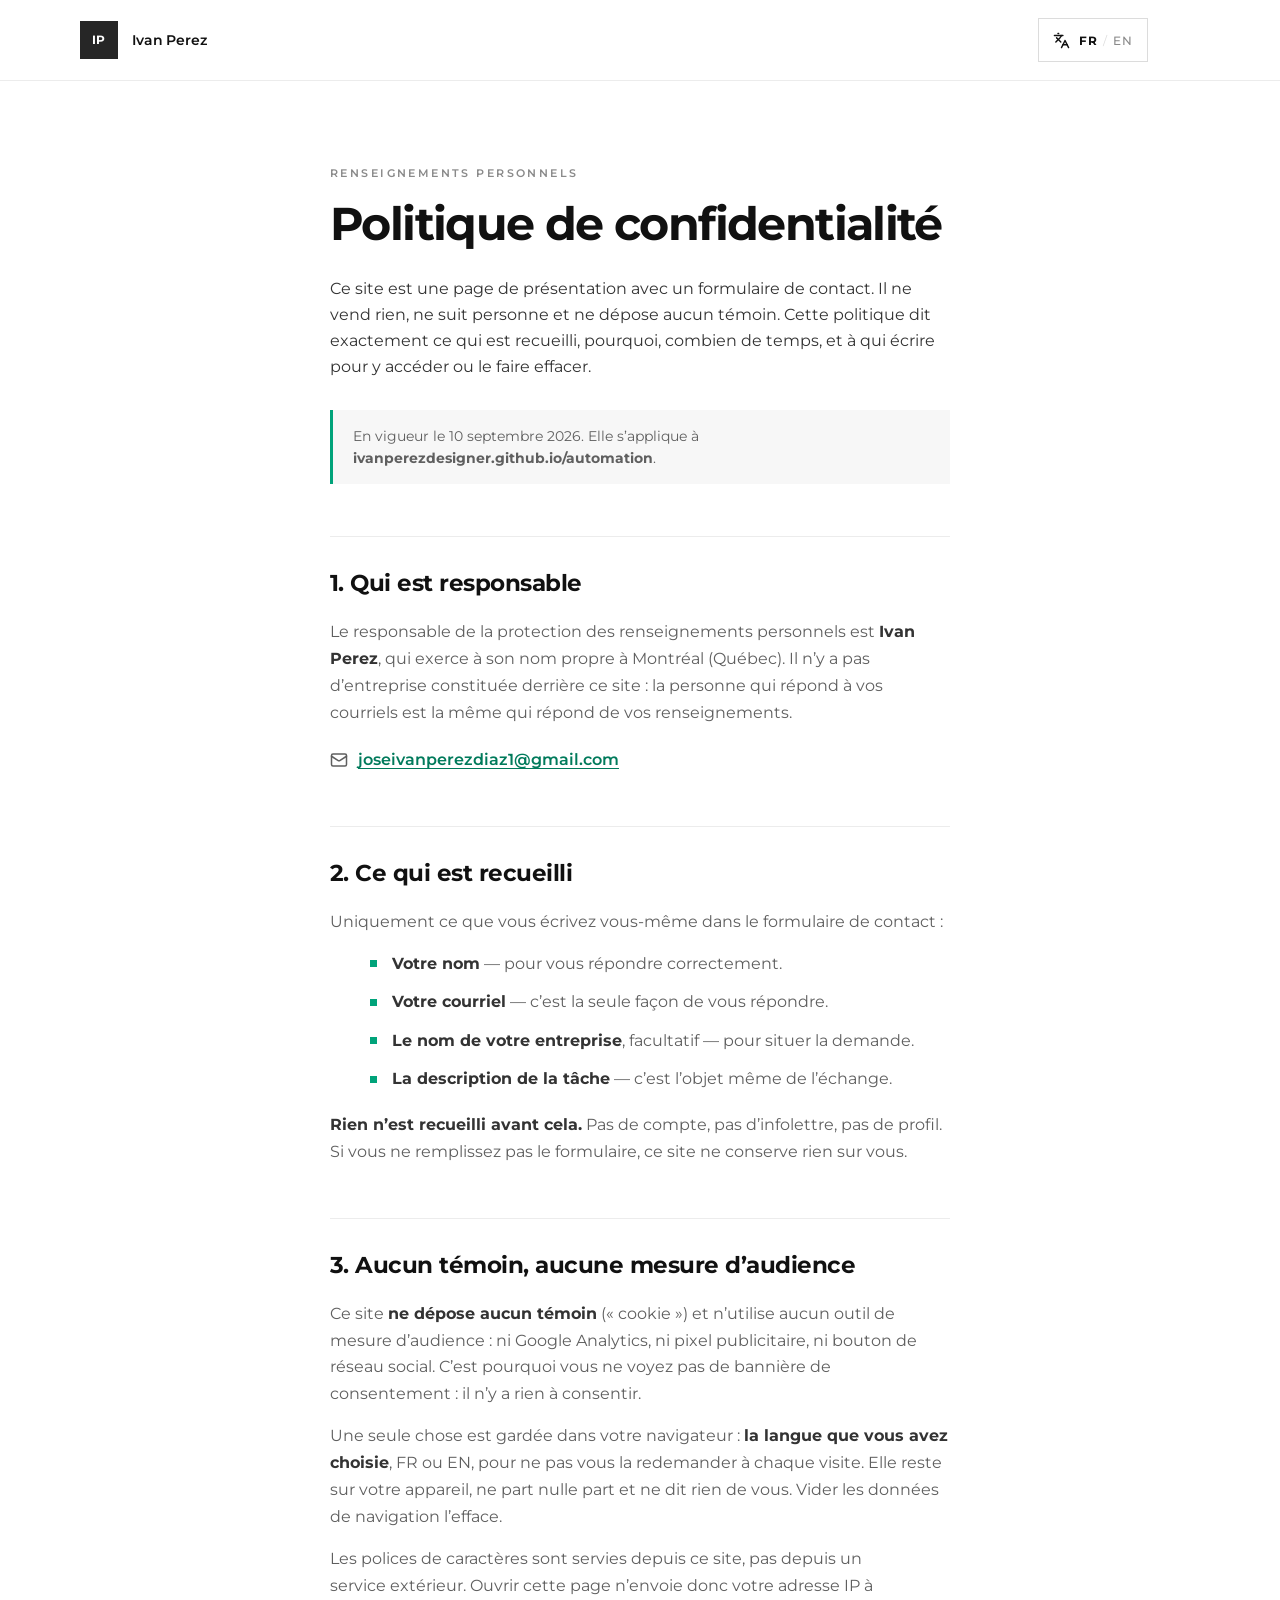
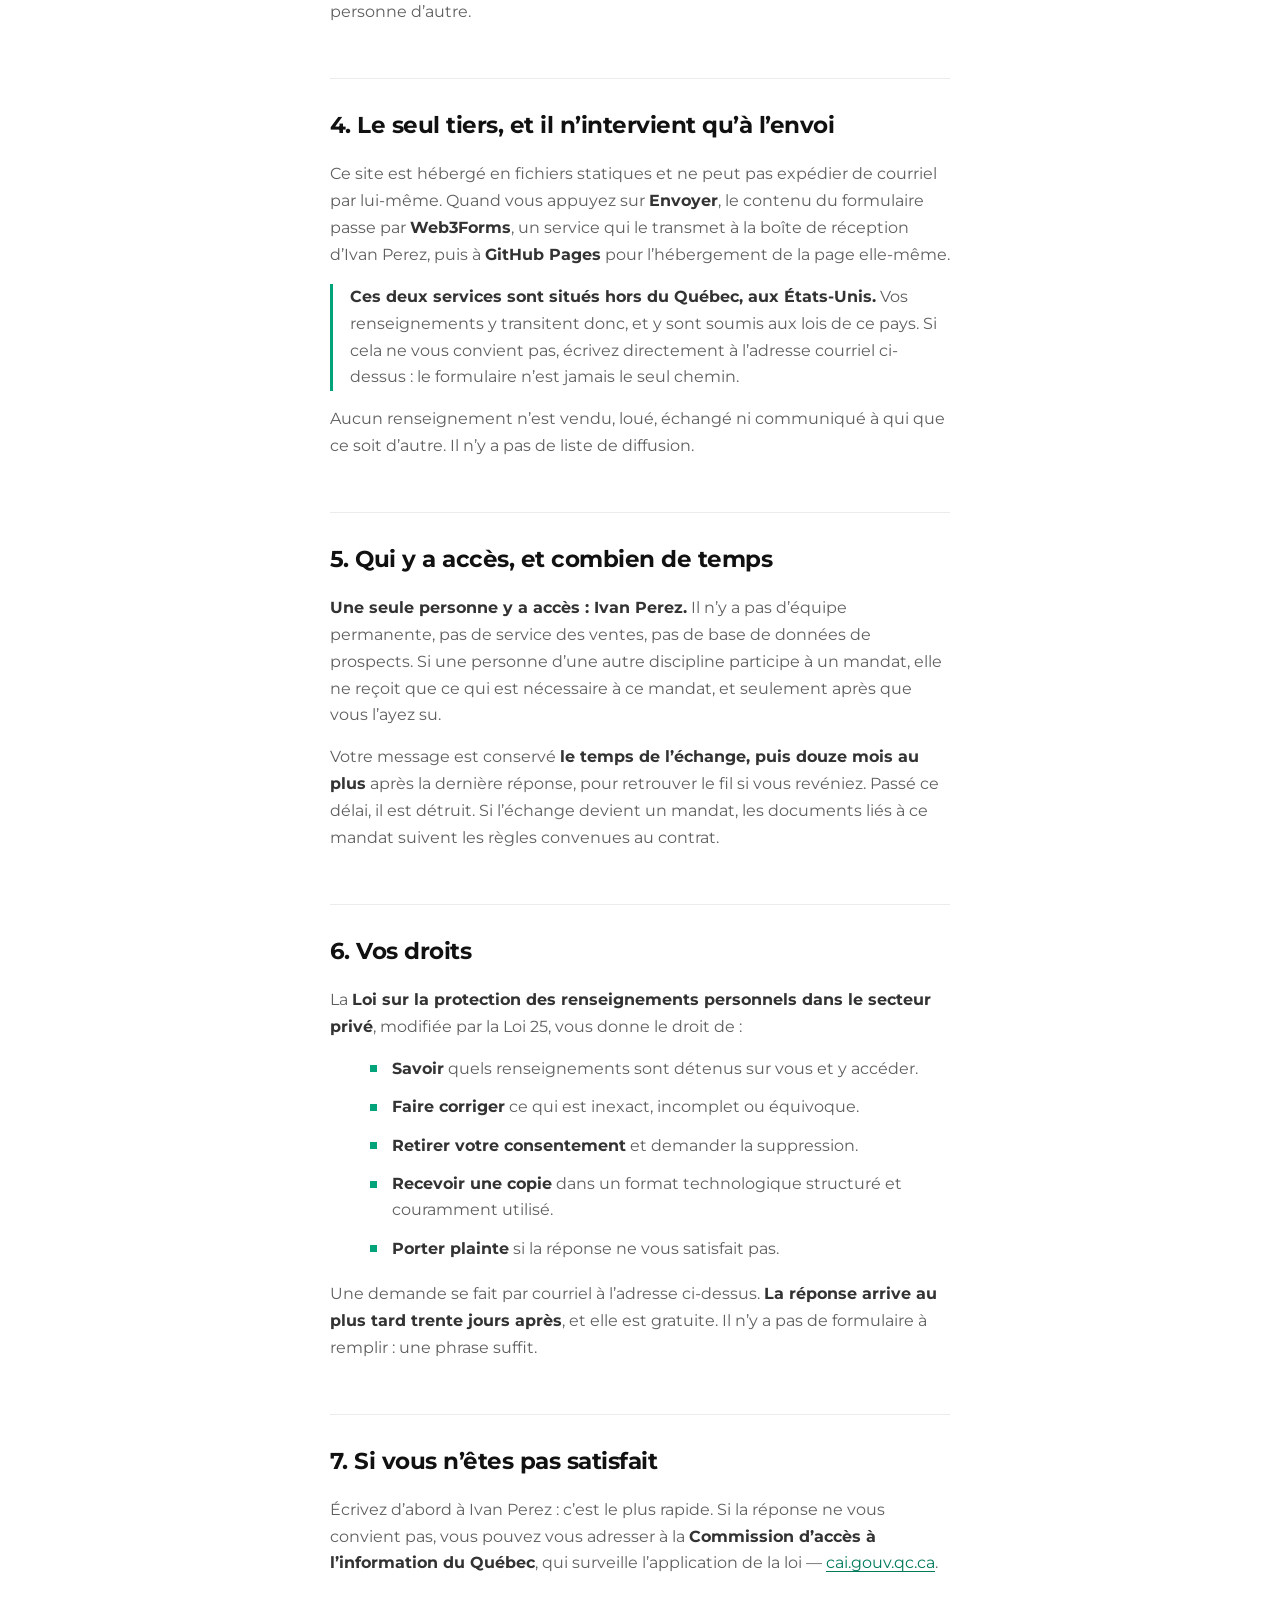
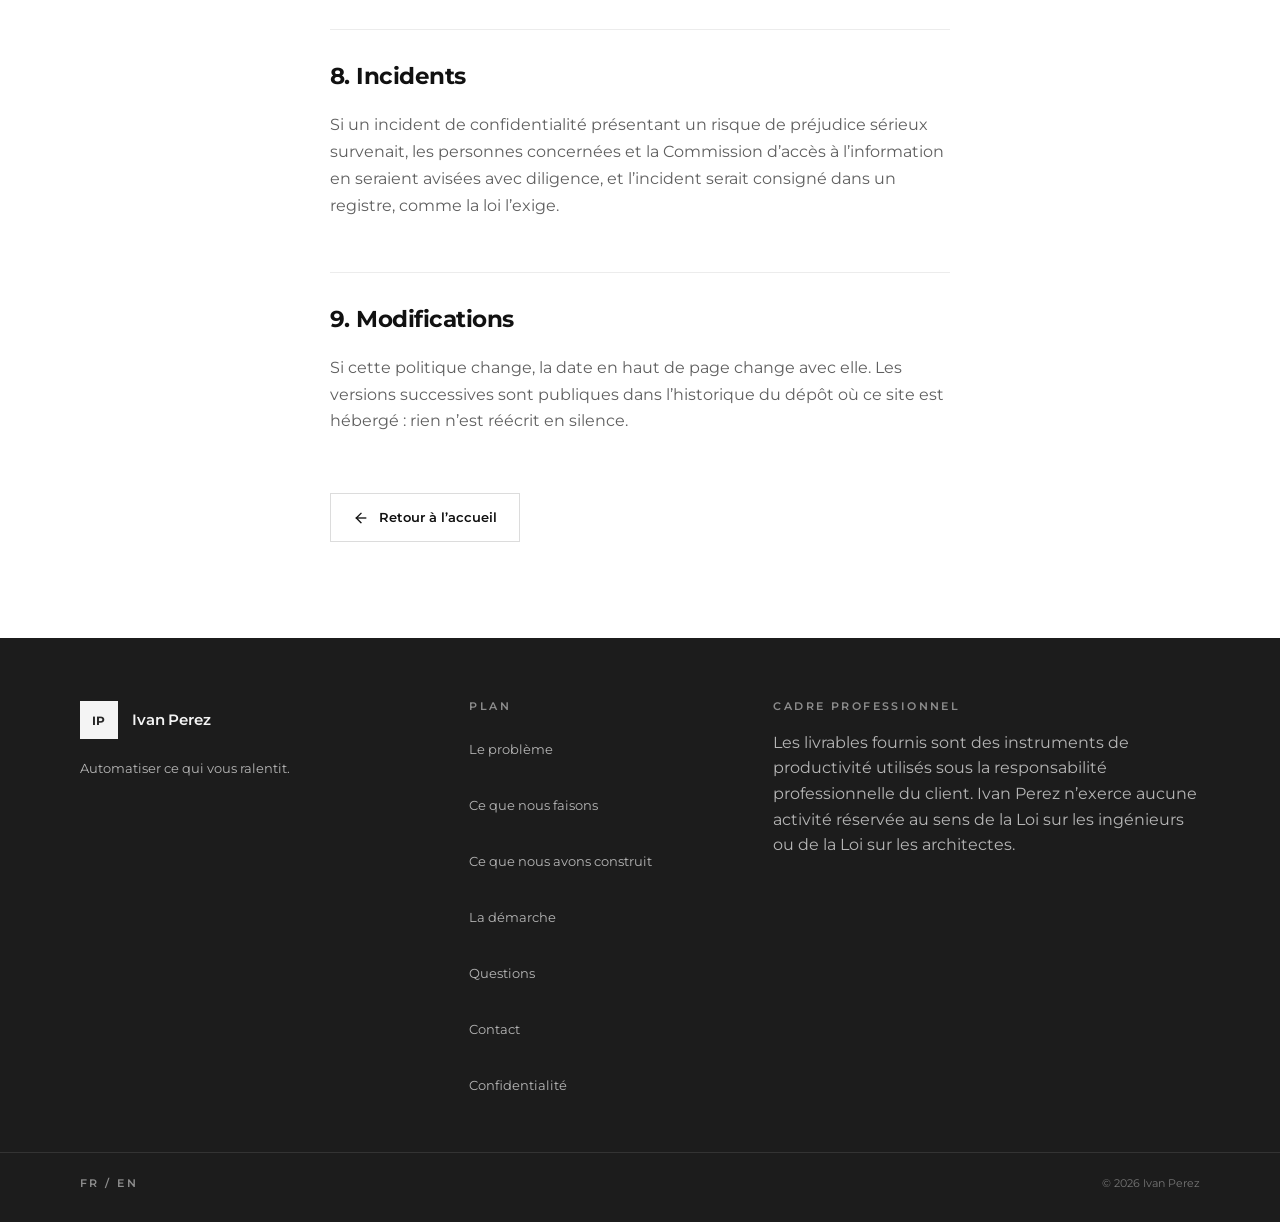
==== politique-confidentialite.html @ e513c622 "Politique de confidentialité, et les polices quittent Google La page n'a jamais posé de témoin: rien" ====
<!doctype html>
<html lang="fr-CA" data-lang="fr">
<head>
<meta charset="utf-8">
<meta name="viewport" content="width=device-width, initial-scale=1">
<title>Politique de confidentialité — Ivan Perez</title>
<meta name="description" content="Ce que ce site recueille, pourquoi, combien de temps, et à qui écrire pour y accéder ou le faire effacer. Loi 25 (Québec). FR/EN.">
<meta name="author" content="Ivan Perez">
<meta name="robots" content="index, follow">
<link rel="stylesheet" href="css/styles.css?v=2026-09-10">
</head>
<body>

<svg class="sprite" aria-hidden="true" focusable="false" xmlns="http://www.w3.org/2000/svg">
  <!-- Lucide icons (ISC licence) -->
  <symbol id="i-arrow-up" viewBox="0 0 24 24"><path d="m5 12 7-7 7 7"/><path d="M12 19V5"/></symbol>
  <symbol id="i-arrow-left" viewBox="0 0 24 24"><path d="M19 12H5"/><path d="m12 19-7-7 7-7"/></symbol>
  <symbol id="i-languages" viewBox="0 0 24 24"><path d="m5 8 6 6"/><path d="m4 14 6-6 2-3"/><path d="M2 5h12"/><path d="M7 2h1"/><path d="m22 22-5-10-5 10"/><path d="M14 18h6"/></symbol>
  <symbol id="i-mail" viewBox="0 0 24 24"><rect width="20" height="16" x="2" y="4" rx="2"/><path d="m22 7-8.97 5.7a1.94 1.94 0 0 1-2.06 0L2 7"/></symbol>
</svg>

<div class="progress" aria-hidden="true"><span class="progress__bar" id="progressBar"></span></div>

<a class="skip" href="#doc"><span lang="fr">Aller au contenu</span><span lang="en">Skip to content</span></a>

<header class="nav" id="nav">
  <div class="nav__inner">
    <a class="nav__brand" href="index.html">
      <span class="mark">IP</span>
      <span class="nav__name">
        <strong>Ivan Perez</strong>
      </span>
    </a>

    <nav class="nav__menu" id="navMenu" aria-label="Navigation">
      <a href="index.html#probleme"><span lang="fr">Le probl&egrave;me</span><span lang="en">The problem</span></a>
      <a href="index.html#faire"><span lang="fr">Ce que nous faisons</span><span lang="en">What we do</span></a>
      <a href="index.html#preuves"><span lang="fr">Ce que nous avons construit</span><span lang="en">What we have built</span></a>
      <a href="index.html#demarche"><span lang="fr">La d&eacute;marche</span><span lang="en">How it works</span></a>
      <a href="index.html#questions"><span lang="fr">Questions</span><span lang="en">Questions</span></a>
      <a class="btn btn--solid nav__cta" href="index.html#contact">
        <span lang="fr">Parlons trente minutes</span><span lang="en">Let&rsquo;s talk for thirty minutes</span>
      </a>
    </nav>

    <div class="nav__tools">
      <button class="lang" id="langToggle" type="button" aria-label="English">
        <svg class="ico" aria-hidden="true"><use href="#i-languages"></use></svg>
        <span class="lang__pair"><b>FR</b><i>/</i><s>EN</s></span>
      </button>
      <button class="nav__toggle" id="navToggle" aria-expanded="false" aria-controls="navMenu" aria-label="Menu">
        <span></span><span></span><span></span>
      </button>
    </div>
  </div>
</header>

<main id="doc" class="legal">
  <div class="wrap legal__wrap">

    <p class="eyebrow"><span lang="fr">Renseignements personnels</span><span lang="en">Personal information</span></p>
    <h1 lang="fr">Politique de confidentialit&eacute;</h1>
    <h1 lang="en">Privacy policy</h1>

    <p class="lead" lang="fr">Ce site est une page de pr&eacute;sentation avec un formulaire de contact. Il ne vend rien, ne suit personne et ne d&eacute;pose aucun t&eacute;moin. Cette politique dit exactement ce qui est recueilli, pourquoi, combien de temps, et &agrave; qui &eacute;crire pour y acc&eacute;der ou le faire effacer.</p>
    <p class="lead" lang="en">This site is a presentation page with a contact form. It sells nothing, tracks nobody and sets no cookies. This policy says exactly what is collected, why, for how long, and whom to write to in order to see it or have it erased.</p>

    <p class="legal__date">
      <span lang="fr">En vigueur le 10 septembre 2026. Elle s&rsquo;applique &agrave; <b>ivanperezdesigner.github.io/automation</b>.</span>
      <span lang="en">In effect on 10 September 2026. It applies to <b>ivanperezdesigner.github.io/automation</b>.</span>
    </p>

    <!-- ------------------------------------------------------------ 1 -->
    <section class="legal__block">
      <h2 lang="fr">1. Qui est responsable</h2>
      <h2 lang="en">1. Who is responsible</h2>

      <p lang="fr">Le responsable de la protection des renseignements personnels est <b>Ivan Perez</b>, qui exerce &agrave; son nom propre &agrave; Montr&eacute;al (Qu&eacute;bec). Il n&rsquo;y a pas d&rsquo;entreprise constitu&eacute;e derri&egrave;re ce site&nbsp;: la personne qui r&eacute;pond &agrave; vos courriels est la m&ecirc;me qui r&eacute;pond de vos renseignements.</p>
      <p lang="en">The person responsible for the protection of personal information is <b>Ivan Perez</b>, working under his own name in Montr&eacute;al, Qu&eacute;bec. There is no incorporated company behind this site: the person who answers your emails is the same one accountable for your information.</p>

      <p class="legal__mail">
        <svg class="ico" aria-hidden="true"><use href="#i-mail"></use></svg>
        <a href="mailto:joseivanperezdiaz1@gmail.com">joseivanperezdiaz1@gmail.com</a>
      </p>
    </section>

    <!-- ------------------------------------------------------------ 2 -->
    <section class="legal__block">
      <h2 lang="fr">2. Ce qui est recueilli</h2>
      <h2 lang="en">2. What is collected</h2>

      <p lang="fr">Uniquement ce que vous &eacute;crivez vous-m&ecirc;me dans le formulaire de contact&nbsp;:</p>
      <p lang="en">Only what you type into the contact form yourself:</p>

      <ul class="legal__list">
        <li><span lang="fr"><b>Votre nom</b> &mdash; pour vous r&eacute;pondre correctement.</span><span lang="en"><b>Your name</b> &mdash; so we can address you properly.</span></li>
        <li><span lang="fr"><b>Votre courriel</b> &mdash; c&rsquo;est la seule fa&ccedil;on de vous r&eacute;pondre.</span><span lang="en"><b>Your email</b> &mdash; the only way to reply to you.</span></li>
        <li><span lang="fr"><b>Le nom de votre entreprise</b>, facultatif &mdash; pour situer la demande.</span><span lang="en"><b>Your company name</b>, optional &mdash; to place the request in context.</span></li>
        <li><span lang="fr"><b>La description de la t&acirc;che</b> &mdash; c&rsquo;est l&rsquo;objet m&ecirc;me de l&rsquo;&eacute;change.</span><span lang="en"><b>The task you describe</b> &mdash; that is the subject of the exchange itself.</span></li>
      </ul>

      <p lang="fr"><b>Rien n&rsquo;est recueilli avant cela.</b> Pas de compte, pas d&rsquo;infolettre, pas de profil. Si vous ne remplissez pas le formulaire, ce site ne conserve rien sur vous.</p>
      <p lang="en"><b>Nothing is collected before that.</b> No account, no newsletter, no profile. If you do not fill in the form, this site keeps nothing about you.</p>
    </section>

    <!-- ------------------------------------------------------------ 3 -->
    <section class="legal__block">
      <h2 lang="fr">3. Aucun t&eacute;moin, aucune mesure d&rsquo;audience</h2>
      <h2 lang="en">3. No cookies, no analytics</h2>

      <p lang="fr">Ce site <b>ne d&eacute;pose aucun t&eacute;moin</b> (&laquo;&nbsp;cookie&nbsp;&raquo;) et n&rsquo;utilise aucun outil de mesure d&rsquo;audience&nbsp;: ni Google Analytics, ni pixel publicitaire, ni bouton de r&eacute;seau social. C&rsquo;est pourquoi vous ne voyez pas de banni&egrave;re de consentement&nbsp;: il n&rsquo;y a rien &agrave; consentir.</p>
      <p lang="en">This site <b>sets no cookies</b> and uses no analytics: no Google Analytics, no advertising pixel, no social network button. That is why you see no consent banner: there is nothing to consent to.</p>

      <p lang="fr">Une seule chose est gard&eacute;e dans votre navigateur&nbsp;: <b>la langue que vous avez choisie</b>, FR ou EN, pour ne pas vous la redemander &agrave; chaque visite. Elle reste sur votre appareil, ne part nulle part et ne dit rien de vous. Vider les donn&eacute;es de navigation l&rsquo;efface.</p>
      <p lang="en">One single thing is kept in your browser: <b>the language you picked</b>, FR or EN, so you are not asked again on every visit. It stays on your device, goes nowhere and says nothing about you. Clearing your browsing data removes it.</p>

      <p lang="fr">Les polices de caract&egrave;res sont servies depuis ce site, pas depuis un service ext&eacute;rieur. Ouvrir cette page n&rsquo;envoie donc votre adresse IP &agrave; personne d&rsquo;autre.</p>
      <p lang="en">The typefaces are served from this site, not from an outside service. Opening this page therefore sends your IP address to nobody else.</p>
    </section>

    <!-- ------------------------------------------------------------ 4 -->
    <section class="legal__block">
      <h2 lang="fr">4. Le seul tiers, et il n&rsquo;intervient qu&rsquo;&agrave; l&rsquo;envoi</h2>
      <h2 lang="en">4. The only third party, and only when you send</h2>

      <p lang="fr">Ce site est h&eacute;berg&eacute; en fichiers statiques et ne peut pas exp&eacute;dier de courriel par lui-m&ecirc;me. Quand vous appuyez sur <b>Envoyer</b>, le contenu du formulaire passe par <b>Web3Forms</b>, un service qui le transmet &agrave; la bo&icirc;te de r&eacute;ception d&rsquo;Ivan Perez, puis &agrave; <b>GitHub Pages</b> pour l&rsquo;h&eacute;bergement de la page elle-m&ecirc;me.</p>
      <p lang="en">This site is hosted as static files and cannot send mail on its own. When you press <b>Send</b>, the contents of the form pass through <b>Web3Forms</b>, a service that forwards them to Ivan Perez&rsquo;s inbox, and through <b>GitHub Pages</b> for the hosting of the page itself.</p>

      <p class="legal__flag" lang="fr"><b>Ces deux services sont situ&eacute;s hors du Qu&eacute;bec, aux &Eacute;tats-Unis.</b> Vos renseignements y transitent donc, et y sont soumis aux lois de ce pays. Si cela ne vous convient pas, &eacute;crivez directement &agrave; l&rsquo;adresse courriel ci-dessus&nbsp;: le formulaire n&rsquo;est jamais le seul chemin.</p>
      <p class="legal__flag" lang="en"><b>Both services are located outside Qu&eacute;bec, in the United States.</b> Your information therefore passes through them and is subject to that country&rsquo;s laws. If that does not suit you, write straight to the email address above: the form is never the only route.</p>

      <p lang="fr">Aucun renseignement n&rsquo;est vendu, lou&eacute;, &eacute;chang&eacute; ni communiqu&eacute; &agrave; qui que ce soit d&rsquo;autre. Il n&rsquo;y a pas de liste de diffusion.</p>
      <p lang="en">No information is sold, rented, traded or passed to anybody else. There is no mailing list.</p>
    </section>

    <!-- ------------------------------------------------------------ 5 -->
    <section class="legal__block">
      <h2 lang="fr">5. Qui y a acc&egrave;s, et combien de temps</h2>
      <h2 lang="en">5. Who has access, and for how long</h2>

      <p lang="fr"><b>Une seule personne y a acc&egrave;s&nbsp;: Ivan Perez.</b> Il n&rsquo;y a pas d&rsquo;&eacute;quipe permanente, pas de service des ventes, pas de base de donn&eacute;es de prospects. Si une personne d&rsquo;une autre discipline participe &agrave; un mandat, elle ne re&ccedil;oit que ce qui est n&eacute;cessaire &agrave; ce mandat, et seulement apr&egrave;s que vous l&rsquo;ayez su.</p>
      <p lang="en"><b>One person has access: Ivan Perez.</b> There is no standing team, no sales department, no prospect database. If someone from another discipline takes part in an engagement, they receive only what that engagement requires, and only after you have been told.</p>

      <p lang="fr">Votre message est conserv&eacute; <b>le temps de l&rsquo;&eacute;change, puis douze mois au plus</b> apr&egrave;s la derni&egrave;re r&eacute;ponse, pour retrouver le fil si vous rev&eacute;niez. Pass&eacute; ce d&eacute;lai, il est d&eacute;truit. Si l&rsquo;&eacute;change devient un mandat, les documents li&eacute;s &agrave; ce mandat suivent les r&egrave;gles convenues au contrat.</p>
      <p lang="en">Your message is kept <b>for as long as the exchange lasts, then at most twelve months</b> after the last reply, so the thread can be found again if you come back. After that it is destroyed. If the exchange becomes an engagement, documents tied to it follow the rules agreed in the contract.</p>
    </section>

    <!-- ------------------------------------------------------------ 6 -->
    <section class="legal__block">
      <h2 lang="fr">6. Vos droits</h2>
      <h2 lang="en">6. Your rights</h2>

      <p lang="fr">La <b>Loi sur la protection des renseignements personnels dans le secteur priv&eacute;</b>, modifi&eacute;e par la Loi 25, vous donne le droit de&nbsp;:</p>
      <p lang="en">Quebec&rsquo;s <b>Act respecting the protection of personal information in the private sector</b>, as amended by Law 25, gives you the right to:</p>

      <ul class="legal__list">
        <li><span lang="fr"><b>Savoir</b> quels renseignements sont d&eacute;tenus sur vous et y acc&eacute;der.</span><span lang="en"><b>Know</b> what information is held about you and see it.</span></li>
        <li><span lang="fr"><b>Faire corriger</b> ce qui est inexact, incomplet ou &eacute;quivoque.</span><span lang="en"><b>Have corrected</b> anything inaccurate, incomplete or ambiguous.</span></li>
        <li><span lang="fr"><b>Retirer votre consentement</b> et demander la suppression.</span><span lang="en"><b>Withdraw your consent</b> and ask for deletion.</span></li>
        <li><span lang="fr"><b>Recevoir une copie</b> dans un format technologique structur&eacute; et couramment utilis&eacute;.</span><span lang="en"><b>Receive a copy</b> in a structured, commonly used technological format.</span></li>
        <li><span lang="fr"><b>Porter plainte</b> si la r&eacute;ponse ne vous satisfait pas.</span><span lang="en"><b>Complain</b> if the answer does not satisfy you.</span></li>
      </ul>

      <p lang="fr">Une demande se fait par courriel &agrave; l&rsquo;adresse ci-dessus. <b>La r&eacute;ponse arrive au plus tard trente jours apr&egrave;s</b>, et elle est gratuite. Il n&rsquo;y a pas de formulaire &agrave; remplir&nbsp;: une phrase suffit.</p>
      <p lang="en">A request is made by email to the address above. <b>The answer comes within thirty days at the latest</b>, and it is free. There is no form to fill in: one sentence is enough.</p>
    </section>

    <!-- ------------------------------------------------------------ 7 -->
    <section class="legal__block">
      <h2 lang="fr">7. Si vous n&rsquo;&ecirc;tes pas satisfait</h2>
      <h2 lang="en">7. If you are not satisfied</h2>

      <p lang="fr">&Eacute;crivez d&rsquo;abord &agrave; Ivan Perez&nbsp;: c&rsquo;est le plus rapide. Si la r&eacute;ponse ne vous convient pas, vous pouvez vous adresser &agrave; la <b>Commission d&rsquo;acc&egrave;s &agrave; l&rsquo;information du Qu&eacute;bec</b>, qui surveille l&rsquo;application de la loi &mdash; <a href="https://www.cai.gouv.qc.ca" rel="noopener">cai.gouv.qc.ca</a>.</p>
      <p lang="en">Write to Ivan Perez first: it is the fastest route. If the answer does not suit you, you may take the matter to the <b>Commission d&rsquo;acc&egrave;s &agrave; l&rsquo;information du Qu&eacute;bec</b>, which oversees the application of the law &mdash; <a href="https://www.cai.gouv.qc.ca" rel="noopener">cai.gouv.qc.ca</a>.</p>
    </section>

    <!-- ------------------------------------------------------------ 8 -->
    <section class="legal__block">
      <h2 lang="fr">8. Incidents</h2>
      <h2 lang="en">8. Incidents</h2>

      <p lang="fr">Si un incident de confidentialit&eacute; pr&eacute;sentant un risque de pr&eacute;judice s&eacute;rieux survenait, les personnes concern&eacute;es et la Commission d&rsquo;acc&egrave;s &agrave; l&rsquo;information en seraient avis&eacute;es avec diligence, et l&rsquo;incident serait consign&eacute; dans un registre, comme la loi l&rsquo;exige.</p>
      <p lang="en">Should a confidentiality incident presenting a risk of serious injury occur, the people concerned and the Commission d&rsquo;acc&egrave;s &agrave; l&rsquo;information would be notified promptly, and the incident recorded in a register, as the law requires.</p>
    </section>

    <!-- ------------------------------------------------------------ 9 -->
    <section class="legal__block">
      <h2 lang="fr">9. Modifications</h2>
      <h2 lang="en">9. Changes</h2>

      <p lang="fr">Si cette politique change, la date en haut de page change avec elle. Les versions successives sont publiques dans l&rsquo;historique du d&eacute;p&ocirc;t o&ugrave; ce site est h&eacute;berg&eacute;&nbsp;: rien n&rsquo;est r&eacute;&eacute;crit en silence.</p>
      <p lang="en">If this policy changes, the date at the top changes with it. Successive versions are public in the history of the repository this site is hosted from: nothing is rewritten quietly.</p>
    </section>

    <p class="legal__back">
      <a class="btn btn--ghost" href="index.html">
        <svg class="ico" aria-hidden="true"><use href="#i-arrow-left"></use></svg>
        <span lang="fr">Retour &agrave; l&rsquo;accueil</span><span lang="en">Back to the home page</span>
      </a>
    </p>

  </div>
</main>

<footer class="foot">
  <div class="wrap foot__grid">
    <div class="foot__brand">
      <a class="nav__brand" href="index.html"><span class="mark mark--light">IP</span><span class="nav__name"><strong>Ivan Perez</strong></span></a>
      <p lang="fr">Automatiser ce qui vous ralentit.</p>
      <p lang="en">Automating what slows you down.</p>
    </div>
    <nav class="foot__nav" aria-label="Plan">
      <p class="eyebrow eyebrow--dark"><span lang="fr">Plan</span><span lang="en">Sitemap</span></p>
      <a href="index.html#probleme"><span lang="fr">Le probl&egrave;me</span><span lang="en">The problem</span></a>
      <a href="index.html#faire"><span lang="fr">Ce que nous faisons</span><span lang="en">What we do</span></a>
      <a href="index.html#preuves"><span lang="fr">Ce que nous avons construit</span><span lang="en">What we have built</span></a>
      <a href="index.html#demarche"><span lang="fr">La d&eacute;marche</span><span lang="en">How it works</span></a>
      <a href="index.html#questions"><span lang="fr">Questions</span><span lang="en">Questions</span></a>
      <a href="index.html#contact"><span lang="fr">Contact</span><span lang="en">Contact</span></a>
      <a href="politique-confidentialite.html"><span lang="fr">Confidentialit&eacute;</span><span lang="en">Privacy</span></a>
    </nav>
    <div class="foot__legal">
      <p class="eyebrow eyebrow--dark"><span lang="fr">Cadre professionnel</span><span lang="en">Professional framework</span></p>
      <p lang="fr">Les livrables fournis sont des instruments de productivit&eacute; utilis&eacute;s sous la responsabilit&eacute; professionnelle du client. Ivan Perez n&rsquo;exerce aucune activit&eacute; r&eacute;serv&eacute;e au sens de la Loi sur les ing&eacute;nieurs ou de la Loi sur les architectes.</p>
      <p lang="en">The deliverables provided are productivity instruments, used under the client&rsquo;s own professional responsibility. Ivan Perez performs no activity reserved under the Engineers Act or the Architects Act.</p>
    </div>
  </div>
  <div class="wrap foot__bar">
    <p class="eyebrow eyebrow--dark">FR / EN</p>
    <p>&copy; <span id="year">2026</span> Ivan Perez</p>
  </div>
</footer>

<button class="totop" id="toTop" type="button" aria-label="Top">
  <svg class="ico" aria-hidden="true"><use href="#i-arrow-up"></use></svg>
</button>

<script src="js/main.js?v=2026-09-10"></script>
</body>
</html>
---- css/styles.css ----
/* Montserrat, served from this repository so that no visitor's address
   reaches a third party before they have asked for anything. One variable
   file per subset covers 400 to 700 - Google's four weights were the same
   bytes. Licence SIL OFL 1.1, which allows this. */
@font-face {
  font-family: 'Montserrat';
  font-style: normal;
  font-weight: 400 700;
  font-display: swap;
  src: url('../fonts/montserrat-latin-ext.woff2') format('woff2');
  unicode-range: U+0100-02BA, U+02BD-02C5, U+02C7-02CC, U+02CE-02D7, U+02DD-02FF, U+0304, U+0308, U+0329, U+1D00-1DBF, U+1E00-1E9F, U+1EF2-1EFF, U+2020, U+20A0-20AB, U+20AD-20C0, U+2113, U+2C60-2C7F, U+A720-A7FF;
}
@font-face {
  font-family: 'Montserrat';
  font-style: normal;
  font-weight: 400 700;
  font-display: swap;
  src: url('../fonts/montserrat-latin.woff2') format('woff2');
  unicode-range: U+0000-00FF, U+0131, U+0152-0153, U+02BB-02BC, U+02C6, U+02DA, U+02DC, U+0304, U+0308, U+0329, U+2000-206F, U+20AC, U+2122, U+2191, U+2193, U+2212, U+2215, U+FEFF, U+FFFD;
}

/* ==========================================================================
   Ivan Perez - landing page
   Palette and type follow presentation/ and prospection/:
   ink #111111, graphite #262626, accent #00a37a (#35d6a4 on graphite),
   Montserrat 400/500/600/700.

   The accent has one job on this page: the active, current or affirmative
   state, plus the rules over the proof figures. It is never decoration.
   ========================================================================== */

:root {
  --ink: #111111;
  --graphite: #262626;
  --graphite-deep: #1c1c1c;
  --accent: #00a37a;
  --accent-dark: #007a5b;
  --accent-light: #35d6a4;
  --paper: #ffffff;
  --paper-soft: #f7f7f7;
  --paper-mute: #f4f4f4;
  --line: #dcdcdc;
  --line-soft: #ececec;
  --line-dark: #464646;
  --text: #333333;
  --text-soft: #5f5f5f;
  --text-mute: #6b6b6b;
  --text-faint: #8a8a8a;
  --text-dark: #b6b6b6;
  --text-dark-mute: #8d8d8d;

  --gutter: 80px;
  --maxw: 1440px;
  --ease: cubic-bezier(0.22, 0.61, 0.36, 1);
  --ease-out: cubic-bezier(0.16, 1, 0.3, 1);
}

*, *::before, *::after { box-sizing: border-box; }

html { scroll-behavior: smooth; }

[id] { scroll-margin-top: 96px; }

body {
  margin: 0;
  background: var(--paper);
  color: var(--ink);
  font-family: 'Montserrat', 'Segoe UI', Arial, sans-serif;
  font-size: 16px;
  line-height: 1.6;
  -webkit-font-smoothing: antialiased;
}

img { max-width: 100%; display: block; }

a { color: var(--accent); text-decoration: none; transition: color 160ms var(--ease); }
a:hover { color: var(--accent-dark); }

:focus-visible { outline: 2px solid var(--accent); outline-offset: 3px; }

h1, h2, h3 { margin: 0; font-weight: 700; text-wrap: balance; }
h1 {
  font-size: clamp(36px, 4.4vw, 64px);
  line-height: 1.3; letter-spacing: -0.042em;
}
h2 {
  font-size: clamp(31px, 3.6vw, 52px);
  line-height: 1.16; letter-spacing: -0.038em;
}
h2:has(.boxed) { line-height: 1.42; }
h3 { font-size: clamp(20px, 1.6vw, 25px); letter-spacing: -0.024em; line-height: 1.28; }
p { margin: 0; text-wrap: pretty; }

.wrap { max-width: var(--maxw); margin: 0 auto; padding: 0 var(--gutter); }

.skip {
  position: absolute; left: -9999px; top: 0; z-index: 200;
  background: var(--ink); color: #fff; padding: 12px 18px; font-size: 13px; font-weight: 600;
}
.skip:focus { left: 12px; top: 12px; color: #fff; }

/* --------------------------------------------------------------- shared */

/* the eyebrow survives only where it labels something that is not a
   heading: the two footer columns. Above a heading it was noise. */
.eyebrow {
  display: flex; align-items: center; gap: 16px;
  font-size: 11px; font-weight: 600; letter-spacing: 0.22em;
  text-transform: uppercase; color: var(--text-faint);
}
.eyebrow--dark { color: var(--text-dark-mute); }

.rule { display: block; width: 56px; height: 3px; background: var(--accent); flex-shrink: 0; }

.lead { font-size: clamp(16px, 1.2vw, 19px); line-height: 1.62; color: var(--text); }

.boxed {
  display: inline; background: var(--ink); color: #fff; padding: 9px 18px;
  -webkit-box-decoration-break: clone; box-decoration-break: clone;
}
.boxed--light { background: var(--paper-mute); color: var(--ink); }

/* Lucide icons, inlined as a sprite (ISC licence) */
.sprite { position: absolute; width: 0; height: 0; overflow: hidden; }

/* The hidden attribute only carries display:none from the browser sheet, so
   any author rule with a display beats it. Every element toggled with .hidden
   in main.js needs this, and stating it once means the next one cannot be
   forgotten - which is exactly how the confirmation panel shipped visible on
   2026-09-09. */
[hidden] { display: none !important; }
.ico {
  width: 18px; height: 18px; flex-shrink: 0;
  fill: none; stroke: currentColor; stroke-width: 2;
  stroke-linecap: round; stroke-linejoin: round;
}
.ico--accent { stroke: var(--accent); }
.btn .ico { width: 16px; height: 16px; }

/* one language at a time - the toggle flips [data-lang] on <html> */
html[data-lang="fr"] [lang="en"] { display: none !important; }
html[data-lang="en"] [lang="fr"] { display: none !important; }

.mark {
  width: 38px; height: 38px; flex-shrink: 0;
  background: var(--graphite); color: #fff;
  display: flex; align-items: center; justify-content: center;
  font-size: 12px; font-weight: 700; letter-spacing: 0.08em;
}
.mark--light { background: var(--paper-mute); color: var(--graphite); }

.btn {
  display: inline-flex; align-items: center; justify-content: center; gap: 10px;
  padding: 13px 22px; font-size: 13px; font-weight: 600; font-family: inherit;
  border: 1px solid transparent; cursor: pointer;
  transition: background 200ms var(--ease), color 200ms var(--ease),
              border-color 200ms var(--ease), transform 200ms var(--ease),
              box-shadow 200ms var(--ease);
}
.btn svg { width: 15px; height: 15px; fill: none; stroke: currentColor; stroke-width: 2; stroke-linecap: square; }
.btn--lg { padding: 20px 32px; font-size: 15px; }
.btn--block { width: 100%; }
.btn--solid { background: var(--ink); color: #fff; }
.btn--solid:hover {
  background: var(--accent); color: #fff;
  transform: translateY(-3px); box-shadow: 0 12px 26px rgba(0, 122, 91, 0.24);
}
.btn--ghost { border-color: var(--line); color: var(--ink); }
.btn--ghost:hover {
  border-color: var(--ink); color: var(--ink);
  transform: translateY(-3px); box-shadow: 0 12px 26px rgba(17, 17, 17, 0.1);
}
.btn--light { background: var(--paper-mute); color: var(--ink); }
.btn--light:hover {
  background: var(--accent); color: #fff;
  transform: translateY(-3px); box-shadow: 0 12px 26px rgba(0, 0, 0, 0.3);
}
.btn--mini { padding: 8px 14px; font-size: 11px; letter-spacing: 0.08em; text-transform: uppercase;
             background: transparent; color: var(--accent-light); border-color: var(--line-dark); }
.btn--mini:hover { border-color: var(--accent-light); }

/* the arrow leans forward when the button is pressed toward */
.btn--solid:hover .ico, .btn--light:hover .ico { transform: translateX(3px); }
.btn .ico { transition: transform 200ms var(--ease); }

.media { margin: 0; overflow: hidden; background: #e8e8e8; }
.media img { width: 100%; height: 100%; object-fit: cover; }
.media--wide { height: 420px; }
.media--strip { height: 300px; }
.media--strip img, .media--wide img { will-change: transform; }
.media--dark { background: var(--graphite-deep); height: 460px; }
.media--dark img { opacity: 0.86; }
.media--tall { height: 520px; }

.section { padding: 132px 0 0; }
.section--tight { padding-top: 104px; }

.head {
  display: grid; grid-template-columns: 7fr 5fr; gap: 48px; align-items: end;
  border-bottom: 2px solid var(--ink); padding-bottom: 30px;
}
.head__left { display: flex; flex-direction: column; }
.head__right { display: flex; flex-direction: column; color: var(--text-soft); font-size: 16px; }
.head--stack { display: flex; flex-direction: column; align-items: flex-start;
               border-bottom: 0; padding-bottom: 0; }

/* ------------------------------------------------------------------- nav */

.progress { position: fixed; inset: 0 0 auto 0; height: 3px; z-index: 120; background: transparent; }
/* scaled, not widened: this one repaints on every scroll frame */
.progress__bar {
  display: block; height: 100%; width: 100%; background: var(--accent);
  transform: scaleX(0); transform-origin: left;
  transition: transform 90ms linear;
}

.nav {
  position: sticky; top: 0; z-index: 100;
  background: rgba(255, 255, 255, 0.94);
  border-bottom: 1px solid var(--line-soft);
  backdrop-filter: blur(8px);
  transition: box-shadow 220ms var(--ease), padding 220ms var(--ease);
}
.nav.is-stuck { box-shadow: 0 8px 30px rgba(17, 17, 17, 0.07); }
.nav__inner {
  max-width: var(--maxw); margin: 0 auto; padding: 18px var(--gutter);
  display: flex; align-items: center; justify-content: space-between; gap: 28px;
  transition: padding 220ms var(--ease);
}
.nav.is-stuck .nav__inner { padding-top: 12px; padding-bottom: 12px; }

.nav__brand { display: flex; align-items: center; gap: 14px; color: var(--ink); }
.nav__brand:hover { color: var(--ink); }
.nav__name { display: flex; flex-direction: column; line-height: 1.3; }
.nav__name strong { font-size: 14px; font-weight: 600; letter-spacing: -0.01em; }
.nav__menu { display: flex; align-items: center; gap: 22px; }
.nav__menu a { position: relative; font-size: 13px; font-weight: 500; color: var(--text-soft); white-space: nowrap; }
.nav__menu a:not(.nav__cta)::after {
  content: ""; position: absolute; left: 0; right: 0; bottom: -6px; height: 2px;
  background: var(--accent); transform: scaleX(0); transform-origin: left;
  transition: transform 260ms var(--ease);
}
.nav__menu a:hover, .nav__menu a.is-current { color: var(--ink); }
.nav__menu a.is-current::after, .nav__menu a:hover:not(.nav__cta)::after { transform: scaleX(1); }
.nav__cta { color: #fff !important; }

.nav__tools { display: flex; align-items: center; gap: 8px; }

.lang {
  display: inline-flex; align-items: center; gap: 9px; height: 44px; padding: 0 14px;
  background: none; border: 1px solid var(--line); cursor: pointer; font-family: inherit;
  color: var(--ink); transition: border-color 160ms var(--ease), color 160ms var(--ease);
}
.lang:hover { border-color: var(--ink); }
.lang .ico { width: 17px; height: 17px; }
.lang__pair { display: flex; align-items: center; gap: 5px; font-size: 12px; letter-spacing: 0.08em; }
.lang__pair b { font-weight: 700; }
.lang__pair i { font-style: normal; color: var(--line); }
.lang__pair s { text-decoration: none; font-weight: 500; color: var(--text-faint); }

.nav__toggle {
  display: none; width: 44px; height: 44px; background: none; border: 0; cursor: pointer;
  flex-direction: column; justify-content: center; gap: 6px; padding: 0 10px;
}
.nav__toggle span { display: block; height: 2px; background: var(--ink); transition: transform 220ms var(--ease), opacity 180ms var(--ease); }
.nav__toggle[aria-expanded="true"] span:nth-child(1) { transform: translateY(8px) rotate(45deg); }
.nav__toggle[aria-expanded="true"] span:nth-child(2) { opacity: 0; }
.nav__toggle[aria-expanded="true"] span:nth-child(3) { transform: translateY(-8px) rotate(-45deg); }

/* ------------------------------------------------------------------ hero */

.hero { padding: 84px 0 0; }
.hero__grid { display: grid; grid-template-columns: 7.6fr 4.4fr; gap: 56px; align-items: center; }
.hero__text { display: flex; flex-direction: column; gap: 30px; }
.hero__lead { max-width: 620px; }
.hero__actions { display: flex; flex-wrap: wrap; gap: 14px; }

.hero__points {
  list-style: none; margin: 60px 0 0; padding: 26px 0 0;
  border-top: 2px solid var(--ink);
  display: grid; grid-template-columns: repeat(3, minmax(0, 1fr)); gap: 34px;
}
.hero__points li { display: flex; align-items: flex-start; gap: 12px; font-size: 15px; line-height: 1.5; }
.hero__points .ico { margin-top: 3px; }

/* the hero illustration is workflow.svg, an animated file of its own.
   It is embedded as an <object> so that its SMIL animation plays; the page
   never styles or scripts it. */
.art { margin: 0; }
.art__svg {
  display: block; width: 100%; max-width: 620px; aspect-ratio: 1 / 1;
  margin: 0 auto; pointer-events: none;
}
.art__svg img { width: 100%; height: auto; }

/* --------------------------------------------------------------- marquee */

.marquee {
  margin-top: 78px; padding: 20px 0; overflow: hidden;
  border-top: 1px solid var(--line-soft); border-bottom: 1px solid var(--line-soft);
}
.marquee__track { display: flex; width: max-content; animation: slide 26s linear infinite; }
.marquee:hover .marquee__track { animation-play-state: paused; }
.marquee__group {
  display: flex; align-items: center; gap: 44px; padding-right: 44px;
  font-size: 13px; font-weight: 600; letter-spacing: 0.18em; text-transform: uppercase;
  color: #b4b4b4; white-space: nowrap;
}
.marquee__group i { color: var(--line); font-style: normal; }
@keyframes slide { from { transform: translateX(0); } to { transform: translateX(-50%); } }

/* ----------------------------------------------------------------- signs */

/* three symptoms, not three cards: a rule over each column, generous air,
   nothing boxed. They are simultaneous, so they carry no numbers. */
.signs { display: grid; grid-template-columns: repeat(3, minmax(0, 1fr)); gap: 56px; margin-top: 56px; }
.sign { display: flex; flex-direction: column; gap: 14px; padding-top: 22px; position: relative; }
.sign::before {
  content: ""; position: absolute; inset: 0 0 auto 0; height: 3px; background: var(--ink);
  transform: scaleX(0); transform-origin: left;
  transition: transform 760ms var(--ease-out) 120ms;
}
.sign.is-in::before { transform: scaleX(1); }
.sign h3 { font-size: clamp(21px, 1.7vw, 26px); }
.sign p { color: #444; font-size: 15.5px; line-height: 1.62; }
.sign__end {
  margin-top: 4px; padding-top: 14px; border-top: 1px solid var(--line-soft);
  font-weight: 600; color: var(--ink) !important;
}

/* ------------------------------------------------------------ band (cost) */

.band { margin-top: 132px; background: var(--graphite); color: var(--paper-mute); padding: 104px 0; }
.band__grid { display: grid; grid-template-columns: 7fr 5fr; gap: 56px; align-items: center; }
.band__text { display: flex; flex-direction: column; gap: 28px; }
.band__text .lead { color: var(--paper-mute); max-width: 620px; }

/* the pull-quote earns its weight from size and colour, not from a bar */
.pull {
  max-width: 640px; font-size: clamp(19px, 1.7vw, 25px); line-height: 1.42;
  font-weight: 600; letter-spacing: -0.022em; color: #fff;
  padding-top: 28px; border-top: 1px solid var(--line-dark);
}
.pull em { font-style: normal; color: var(--accent-light); }

/* ------------------------------------------------------------------ tabs */

.tabs { margin-top: 48px; }
.tabs__bar { display: flex; flex-wrap: wrap; border-bottom: 1px solid var(--line); }
.tab {
  display: flex; align-items: baseline; gap: 12px;
  padding: 0 30px 18px 0; margin: 0 30px -1px 0;
  background: none; border: 0; border-bottom: 3px solid transparent;
  font-family: inherit; font-size: 19px; font-weight: 600; letter-spacing: -0.02em;
  color: #8f8f8f; cursor: pointer;
  transition: color 180ms var(--ease), border-color 180ms var(--ease);
}
.tab i { font-style: normal; font-size: 12px; font-weight: 700; letter-spacing: 0.14em; color: #bcbcbc; transition: color 180ms var(--ease); }
.tab:hover { color: var(--ink); }
.tab.is-active { color: var(--ink); border-bottom-color: var(--ink); }
.tab.is-active i { color: var(--accent); }

.tabs__body { display: grid; grid-template-columns: 7fr 5fr; gap: 56px; margin-top: 48px; align-items: start; }
.tabs__panels { position: relative; }
.panel { display: flex; flex-direction: column; gap: 22px; }
.panel.is-entering { animation: rise 460ms var(--ease-out) both; }

.points { list-style: none; margin: 4px 0 0; padding: 0; display: flex; flex-direction: column; gap: 12px; }
.points li {
  position: relative; border-top: 1px solid var(--line-soft);
  padding: 12px 0 0 30px; font-size: 16px; line-height: 1.55;
}
.points li::before {
  content: ""; position: absolute; left: 2px; top: 20px;
  width: 14px; height: 2px; background: var(--accent);
}

/* ----------------------------------------------------------------- proof */

.proof { padding: 132px 0 0; }
.proof__head { display: flex; flex-direction: column; gap: 26px; max-width: 920px; }
.proof__head .lead { max-width: 720px; }

.figures {
  display: grid; grid-template-columns: repeat(4, minmax(0, 1fr)); gap: 40px;
  margin-top: 72px;
}
.fig { display: flex; flex-direction: column; gap: 10px; padding-top: 20px; border-top: 3px solid var(--accent); }
.fig__n {
  font-size: clamp(52px, 6.6vw, 96px); font-weight: 700; line-height: 0.94;
  letter-spacing: -0.055em; color: var(--ink);
  font-variant-numeric: tabular-nums; font-feature-settings: "tnum" 1;
}
.fig__l {
  font-size: 12px; font-weight: 600; letter-spacing: 0.16em;
  text-transform: uppercase; color: var(--text-mute); line-height: 1.5;
}

.cases { list-style: none; margin: 88px 0 0; padding: 0; display: flex; flex-direction: column; }
.case {
  display: grid; grid-template-columns: 132px minmax(0, 1fr); gap: 40px;
  border-top: 1px solid var(--line); padding: 44px 0;
}
.case:last-child { border-bottom: 1px solid var(--line); }
.case__id span {
  display: block; font-size: 60px; font-weight: 700; line-height: 1;
  letter-spacing: -0.05em; color: #cfcfcf;
  transition: color 320ms var(--ease);
}
.case:hover .case__id span { color: var(--accent); }
.case__body { display: flex; flex-direction: column; gap: 16px; max-width: 860px; }
.case__body h3 { font-size: clamp(21px, 1.8vw, 28px); }
.case__body p { font-size: 16px; line-height: 1.62; color: var(--text); }
.case__limit {
  margin-top: 6px; padding-top: 18px; border-top: 1px solid var(--line-soft);
  font-size: 15px !important; color: var(--text-soft) !important;
}
.case__limit strong { color: var(--ink); font-weight: 600; }

/* ------------------------------------------------------------------- who */

.who { margin-top: 132px; background: var(--graphite); color: var(--paper-mute); padding: 104px 0; }
.who__grid { display: grid; grid-template-columns: 7fr 5fr; gap: 64px; align-items: start; }
.who__text { display: flex; flex-direction: column; gap: 26px; }
.who__text h2 { color: #fff; max-width: 20ch; }
.who__text .lead { color: var(--paper-mute); max-width: 620px; }
.who__text p:not(.lead) { font-size: 16px; line-height: 1.62; color: var(--text-dark); max-width: 620px; }

.who__list { list-style: none; margin: 0; padding: 0; display: flex; flex-direction: column; }
.who__list li {
  display: flex; flex-direction: column; gap: 8px;
  padding: 26px 0; border-top: 1px solid var(--line-dark);
}
.who__list li:last-child { border-bottom: 1px solid var(--line-dark); }
.who__list h3 { font-size: 18px; font-weight: 600; letter-spacing: -0.01em; color: var(--accent-light); }
.who__list p { font-size: 15px; line-height: 1.6; color: var(--text-dark); }

/* --------------------------------------------------------------- pillars */

.pillars {
  display: grid; grid-template-columns: 5fr 7fr; gap: 48px; align-items: center;
  background: var(--paper-soft); padding: 62px 64px;
}
.pillars__title { display: flex; flex-direction: column; gap: 18px; }
.pillars__list { display: grid; grid-template-columns: repeat(3, minmax(0, 1fr)); gap: 30px; }
.pillar { display: flex; flex-direction: column; gap: 10px; border-top: 3px solid var(--ink); padding-top: 16px; }
.pillar h3 { font-size: 17px; font-weight: 600; letter-spacing: 0; }
.pillar p { font-size: 14px; line-height: 1.55; color: var(--text-soft); }

/* ----------------------------------------------------------------- steps */

.steps { display: grid; grid-template-columns: 5fr 7fr; gap: 48px; align-items: stretch; margin-top: 48px; }
.steps__rail { display: flex; flex-direction: column; }
.step {
  display: flex; align-items: flex-start; gap: 22px; text-align: left;
  padding: 26px 24px; background: var(--paper); border: 0; border-left: 3px solid var(--line-soft);
  font-family: inherit; color: var(--text-soft); cursor: pointer;
  transition: background 180ms var(--ease), border-color 180ms var(--ease), color 180ms var(--ease);
}
.step i { font-style: normal; font-size: 13px; font-weight: 700; letter-spacing: 0.14em; color: #bcbcbc; width: 34px; flex-shrink: 0; }
.step span { font-size: 19px; font-weight: 600; line-height: 1.35; letter-spacing: -0.02em; }
.step:hover { background: var(--paper-soft); }
.step.is-active { background: var(--paper-soft); border-left-color: var(--accent); color: var(--ink); }
.step.is-active i { color: var(--accent); }

.steps__panels { background: var(--paper-soft); padding: 50px 52px; display: flex; align-items: center; }
.spanel { display: flex; flex-direction: column; gap: 20px; width: 100%; }
.spanel.is-entering { animation: rise 460ms var(--ease-out) both; }
.tag { font-size: 12px; font-weight: 700; letter-spacing: 0.18em; color: var(--accent); }

/* ------------------------------------------------------------------- faq */

.faq__grid { display: grid; grid-template-columns: 4fr 8fr; gap: 56px; align-items: start; }
.faq__intro { display: flex; flex-direction: column; gap: 22px; }
.faq__intro p:last-child { font-size: 15px; color: var(--text-soft); }
.faq { display: flex; flex-direction: column; border-bottom: 1px solid var(--line); }
.faq__item { border-top: 1px solid var(--line); }
.faq__q {
  display: flex; align-items: center; justify-content: space-between; gap: 30px;
  width: 100%; padding: 26px 4px; background: none; border: 0; cursor: pointer;
  font-family: inherit; font-size: clamp(17px, 1.4vw, 21px); font-weight: 600;
  line-height: 1.35; letter-spacing: -0.022em; color: var(--ink); text-align: left;
  transition: color 160ms var(--ease);
}
.faq__q:hover { color: var(--accent); }
.faq__q i { position: relative; width: 18px; height: 18px; flex-shrink: 0; }
.faq__q i::before, .faq__q i::after {
  content: ""; position: absolute; left: 0; top: 8px; width: 18px; height: 2px;
  background: var(--accent); transition: transform 300ms var(--ease);
}
.faq__q i::after { transform: rotate(90deg); }
.faq__item.is-open .faq__q i::after { transform: rotate(0deg); }

.faq__a { max-height: 0; overflow: hidden; transition: max-height 340ms var(--ease); }
.faq__inner { display: flex; flex-direction: column; gap: 10px; padding: 0 4px 30px; max-width: 760px; }
.faq__inner p { font-size: 17px; line-height: 1.62; color: var(--text); }

/* ------------------------------------------------------------------- cta */

.cta { margin-top: 132px; background: var(--graphite); color: var(--paper-mute); padding: 108px 0; }
.cta__grid { display: grid; grid-template-columns: 7fr 5fr; gap: 64px; align-items: start; }
.cta__text { display: flex; flex-direction: column; gap: 28px; }
.cta__text .lead { color: var(--paper-mute); max-width: 620px; }
.cta__direct { display: flex; flex-direction: column; gap: 14px; border-top: 1px solid var(--line-dark); padding-top: 28px; margin-top: 6px; }
.cta__mail { display: flex; align-items: center; gap: 16px; flex-wrap: wrap; }
.cta__mail a { display: inline-flex; align-items: center; gap: 10px; font-size: 19px; font-weight: 600; color: var(--paper-mute); }
.cta__mail a:hover { color: var(--accent-light); }
.cta__place { font-size: 14px; color: var(--text-dark); }

.form {
  display: flex; flex-direction: column; gap: 18px;
  background: var(--graphite-deep); padding: 42px 40px 36px; border: 1px solid var(--line-dark);
}
.field { display: flex; flex-direction: column; gap: 8px; }
.field label { font-size: 11px; font-weight: 600; letter-spacing: 0.18em; text-transform: uppercase; color: var(--text-dark); }
.field label span { color: var(--accent-light); }
.field input, .field textarea {
  font-family: inherit; font-size: 15px; color: var(--paper-mute);
  background: #242424; border: 1px solid var(--line-dark); padding: 14px 16px;
  transition: border-color 160ms var(--ease);
}
.field textarea { resize: vertical; min-height: 110px; }
.field input:focus, .field textarea:focus { outline: 0; border-color: var(--accent-light); }
.field.has-error input, .field.has-error textarea { border-color: #e88676; }
.error { font-size: 12px; color: #f0a89c; min-height: 0; }
.form__note { font-size: 12px; line-height: 1.55; color: var(--text-dark-mute); }
.form__note.is-ok { color: var(--accent-light); }

/* On success the box keeps its shape and swaps its contents, so the page
   does not jump under the visitor at the moment they finish. */
.form.is-done > *:not(.form__done) { display: none; }
.form__done { display: flex; flex-direction: column; gap: 14px; padding: 8px 0; }
/* The .ico class carries fill:none and stroke:currentColor; the Lucide
   check is a stroked path and renders as a black blob without them. */
.form__done-ico { width: 26px; height: 26px; stroke-width: 2.5; color: var(--accent-light); }
.form__done-lead { font-size: 22px; font-weight: 600; letter-spacing: -0.02em; color: var(--paper); }
.form__done-text { font-size: 14px; line-height: 1.6; color: var(--text-dark-mute); }
.form__done-text b { color: var(--paper-mute); font-weight: 600; }
.btn[disabled] { opacity: 0.55; cursor: default; }

/* ------------------------------------------------------------------ foot */

.foot { background: var(--graphite-deep); color: var(--text-dark); padding: 60px 0 30px; }
.foot__grid { display: grid; grid-template-columns: 4fr 3fr 5fr; gap: 48px; align-items: start; }
.foot__brand { display: flex; flex-direction: column; gap: 16px; }
.foot__brand .nav__name strong { color: var(--paper-mute); font-size: 15px; }
.foot__brand p { font-size: 13px; line-height: 1.6; }
.foot__nav { display: flex; flex-direction: column; gap: 12px; }
.foot__nav a { font-size: 13px; color: var(--text-dark); }
.foot__nav a:hover { color: var(--paper-mute); }
.foot__legal { display: flex; flex-direction: column; gap: 14px; }
.foot__legal p:last-child { font-size: 11px; line-height: 1.7; color: var(--text-dark-mute); }
.foot__bar {
  display: flex; justify-content: space-between; align-items: baseline; gap: 20px;
  border-top: 1px solid #333; margin-top: 44px; padding-top: 22px;
}
.foot__bar p:last-child { font-size: 11px; color: #767676; }

/* ---------------------------------------------------------------- to top */

.totop {
  position: fixed; right: 24px; bottom: 24px; z-index: 90;
  width: 48px; height: 48px; background: var(--ink); border: 0; cursor: pointer;
  display: flex; align-items: center; justify-content: center;
  opacity: 0; visibility: hidden; transform: translateY(10px);
  transition: opacity 220ms var(--ease), transform 220ms var(--ease),
              visibility 220ms var(--ease), background 180ms var(--ease);
}
.totop svg { width: 18px; height: 18px; fill: none; stroke: #fff; stroke-width: 2; stroke-linecap: square; }
.totop:hover { background: var(--accent); }
.totop.is-visible { opacity: 1; visibility: visible; transform: none; }

/* --------------------------------------------------------------- motion */

@keyframes rise { from { opacity: 0; transform: translateY(18px); } to { opacity: 1; transform: none; } }

/* The authored moment is the heading wipe: each headline is uncovered from
   the left instead of fading in. Everything else moves less, on purpose. */
html.js [data-wipe] {
  clip-path: inset(0 100% -0.3em 0);
  transform: translateY(0.1em);
}
html.js [data-wipe].is-in {
  clip-path: inset(0 0 -0.3em 0);
  transform: none;
  transition: clip-path 900ms var(--ease-out), transform 900ms var(--ease-out);
}

html.js [data-reveal] { opacity: 0; transform: translateY(16px); }
html.js [data-reveal].is-in {
  opacity: 1; transform: none;
  transition: opacity 640ms var(--ease-out), transform 640ms var(--ease-out);
  transition-delay: calc(var(--i, 0) * 80ms);
}

/* ----------------------------------------------------------- responsive */

/* Tablet and small laptop. Everything goes to one column here EXCEPT the
   hero, which keeps two: collapsing it left half the first screen empty.
   The menu becomes a hamburger at the same width, because the six items
   plus the button need about 1190px to sit on one line. */
@media (max-width: 1180px) {
  :root { --gutter: 48px; }
  .band__grid, .tabs__body, .cta__grid, .faq__grid, .steps,
  .pillars, .who__grid { grid-template-columns: 1fr; }
  .hero__grid { grid-template-columns: 1.45fr 1fr; gap: 40px; }
  .signs { grid-template-columns: 1fr; gap: 40px; }
  .figures { grid-template-columns: repeat(2, minmax(0, 1fr)); gap: 36px; }
  .media--tall { min-height: 320px; height: 320px; }
  .media--dark { height: 320px; }
  .pillars { padding: 44px; }
  .pillars__list { grid-template-columns: repeat(3, minmax(0, 1fr)); }
  .foot__grid { grid-template-columns: 1fr 1fr; }
  .art { margin: 0; }
  .art__svg { max-width: 420px; }
  .who__text h2 { max-width: none; }
  .hero__points { margin-top: 48px; }
}

/* Measured at 1600px, not guessed: the six items and the button take 863px,
   the brand 130, the language control 109, plus two 28px gaps and 160px of
   gutter. The desktop menu therefore needs 1318px, so below 1320 it becomes
   a hamburger -- which is also what a touch device expects. */
@media (max-width: 1319px) {
  /* anchored to the header itself, not to a hard-coded offset: the header
     changes height when it compacts on scroll */
  .nav__menu {
    position: absolute; top: 100%; left: 0; right: 0;
    flex-direction: column; align-items: stretch; gap: 0;
    background: var(--paper); border-bottom: 1px solid var(--line-soft);
    padding: 8px var(--gutter) 24px;
    transform: translateY(-12px); opacity: 0; visibility: hidden;
    transition: opacity 220ms var(--ease), transform 220ms var(--ease), visibility 220ms var(--ease);
  }
  .nav__menu.is-open { transform: none; opacity: 1; visibility: visible; }
  .nav__menu a { padding: 16px 0; font-size: 16px; border-bottom: 1px solid var(--line-soft); }
  .nav__menu a:not(.nav__cta)::after { display: none; }
  .nav__cta { justify-content: center; margin-top: 16px; border-bottom: 0; }
  .nav__toggle { display: flex; }
}

/* Touch targets. Narrow screens are read with a thumb, and so is any device
   with a coarse pointer whatever its width -- a 21px link is not something a
   thumb can hit. The pointer half of this cannot be checked in a headless
   browser; it is here because width alone does not identify a touch screen. */
@media (max-width: 1319px), (pointer: coarse) {
  .foot__nav a { display: flex; align-items: center; min-height: 44px; }
  .cta__mail a { display: inline-flex; align-items: center; min-height: 44px; }
  .btn--mini { padding: 13px 16px; }
  .nav__brand { min-height: 44px; }
  .faq__q { padding-top: 22px; padding-bottom: 22px; }
}

@media (max-width: 860px) {
  :root { --gutter: 24px; }
  h2 br { display: none; }
  .hero__grid { grid-template-columns: 1fr; }
  .art__svg { max-width: 460px; }

  .section, .hero, .proof { padding-top: 72px; }
  .band, .cta, .who { margin-top: 72px; padding: 64px 0; }
  .marquee { margin-top: 48px; }
  .head { grid-template-columns: 1fr; gap: 22px; }
  .pillars__list, .hero__points { grid-template-columns: 1fr; }
  .hero__points { gap: 18px; margin-top: 40px; }
  .figures { grid-template-columns: 1fr; gap: 28px; margin-top: 48px; }
  .cases { margin-top: 56px; }
  .case { grid-template-columns: 1fr; gap: 14px; padding: 34px 0; }
  .case__id span { font-size: 40px; }
  .art { max-width: none; margin-top: 0; }
  .media--strip { height: 200px; }
  .media--wide { height: 240px; }
  .lang { padding: 0 10px; gap: 7px; }
  .cta__mail a { font-size: 16px; }
  .tabs__bar { flex-direction: column; border-bottom: 0; }
  .tab {
    width: 100%; margin: 0; padding: 16px 0;
    border-bottom: 1px solid var(--line); border-left: 3px solid transparent; padding-left: 14px;
  }
  .tab.is-active { border-bottom-color: var(--line); border-left-color: var(--accent); }
  .steps__panels { padding: 32px 24px; }
  .step { padding: 20px 16px; }
  .step span { font-size: 17px; }
  .form { padding: 30px 24px 28px; }
  .foot__grid { grid-template-columns: 1fr; }
  .totop { right: 16px; bottom: 16px; }
}


@media (prefers-reduced-motion: reduce) {
  html { scroll-behavior: auto; }
  *, *::before, *::after { animation-duration: 0.01ms !important; animation-iteration-count: 1 !important;
                           transition-duration: 0.01ms !important; }
  html.js [data-reveal] { opacity: 1; transform: none; }
  html.js [data-wipe] { clip-path: none; transform: none; }
  .sign::before { transform: scaleX(1); }
  .art * { opacity: 1 !important; transform: none !important; }
}

/* ---------------------------------------------------------- legal page */

.legal { padding: 84px 0 96px; }
.legal__wrap { max-width: 780px; }
.legal h1 {
  font-size: clamp(34px, 3.6vw, 52px); line-height: 1.16;
  letter-spacing: -0.035em; margin: 14px 0 26px;
}
.legal .lead { max-width: 66ch; }
.legal .lead + .lead { margin-top: 0; }
.legal__date {
  margin-top: 30px; padding: 15px 20px;
  background: var(--paper-soft); border-left: 3px solid var(--accent);
  font-size: 14px; line-height: 1.6; color: var(--text-soft);
}
.legal__block { margin-top: 52px; padding-top: 32px; border-top: 1px solid var(--line-soft); }
.legal__block h2 {
  font-size: clamp(21px, 1.8vw, 27px); line-height: 1.3;
  letter-spacing: -0.022em; margin-bottom: 20px;
}
.legal__block p { margin-bottom: 15px; max-width: 66ch; line-height: 1.68; color: var(--text-soft); }
.legal__block p b { color: var(--text); }
.legal__block p:last-child { margin-bottom: 0; }
.legal__list { list-style: none; display: flex; flex-direction: column; gap: 13px; margin: 6px 0 20px; }
.legal__list li { position: relative; padding-left: 22px; line-height: 1.6; max-width: 64ch; color: var(--text-soft); }
.legal__list li b { color: var(--text); }
.legal__list li::before {
  content: ""; position: absolute; left: 0; top: 0.6em;
  width: 7px; height: 7px; background: var(--accent);
}
/* the one paragraph a reader must not skim past */
.legal__flag { border-left: 3px solid var(--accent); padding-left: 17px; }
.legal__mail { display: flex; align-items: center; gap: 10px; margin-top: 20px; font-weight: 600; }
.legal__mail a { color: var(--accent-dark); }
.legal__mail a:hover { text-decoration: underline; }
.legal__block a { color: var(--accent-dark); text-decoration: underline; text-underline-offset: 3px; }
.legal__back { margin-top: 58px; }

@media (max-width: 640px) {
  .legal { padding: 56px 0 72px; }
  .legal__block { margin-top: 40px; padding-top: 26px; }
}
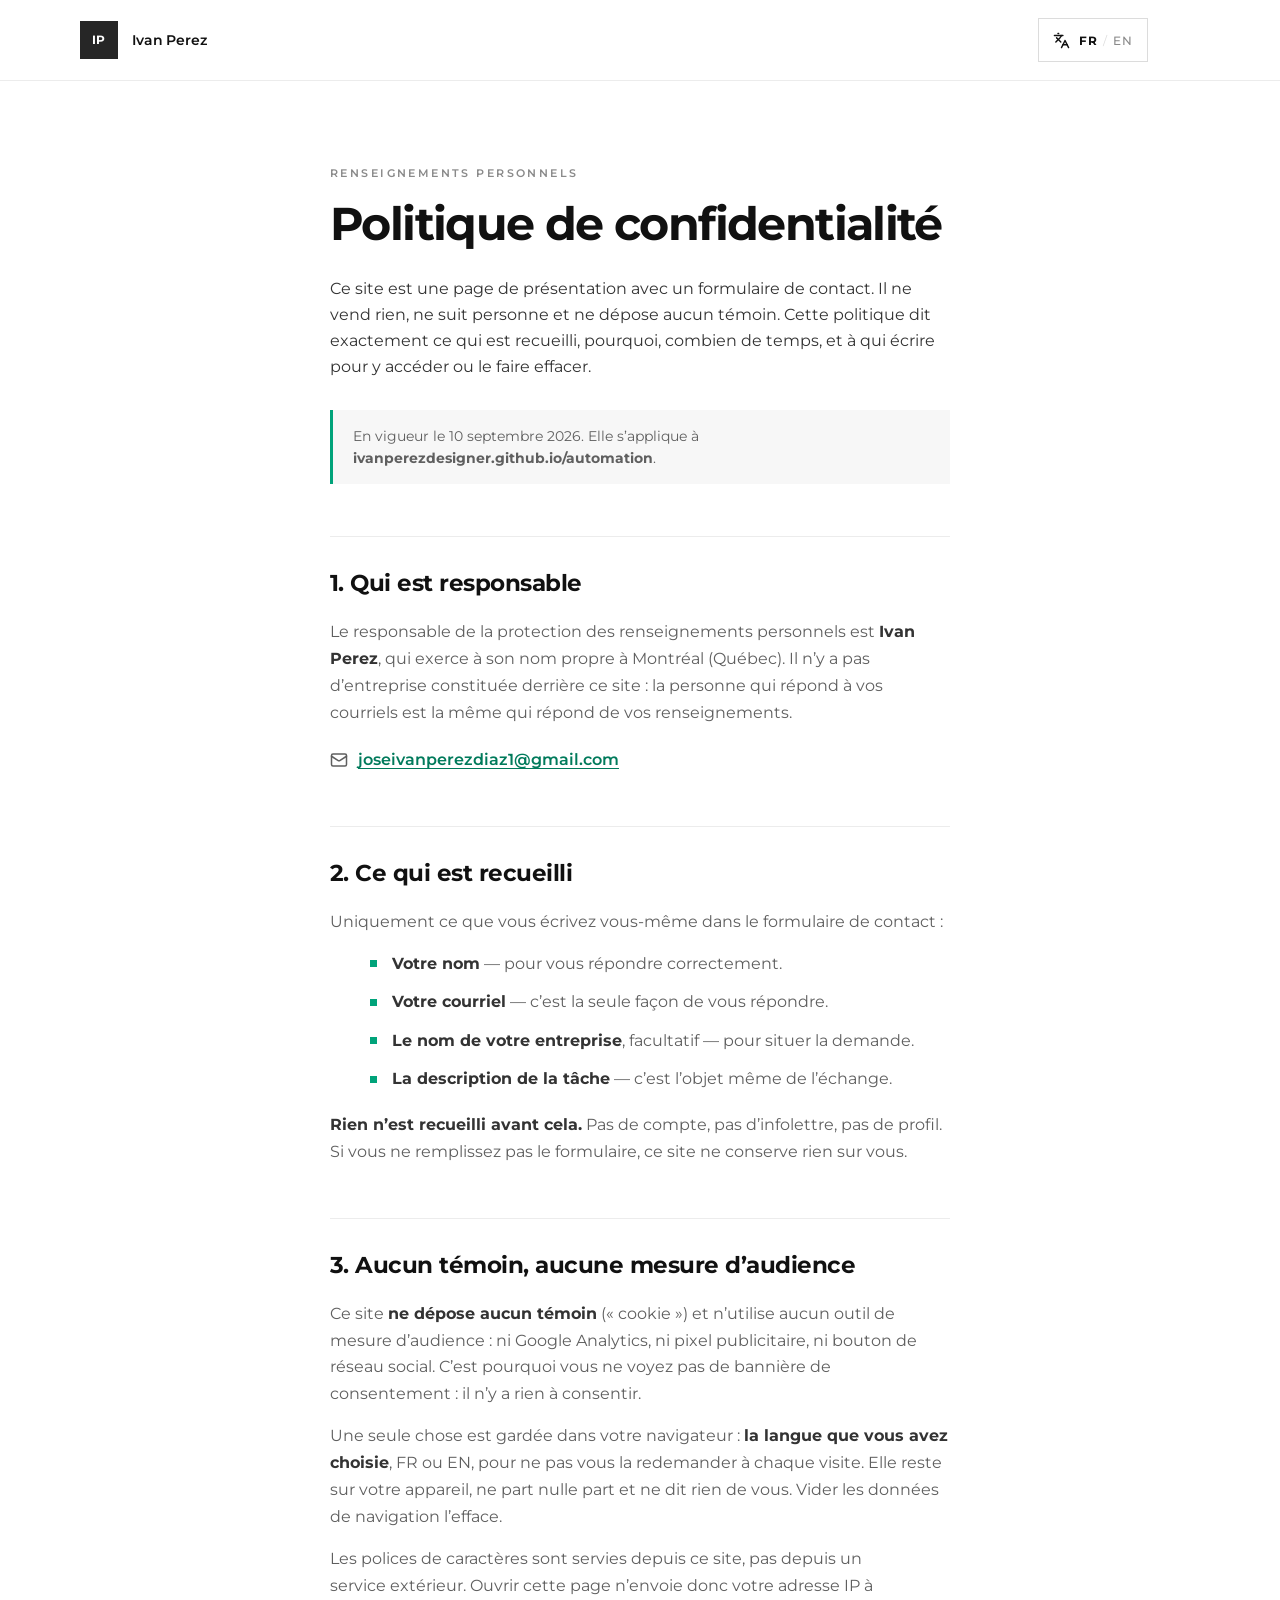
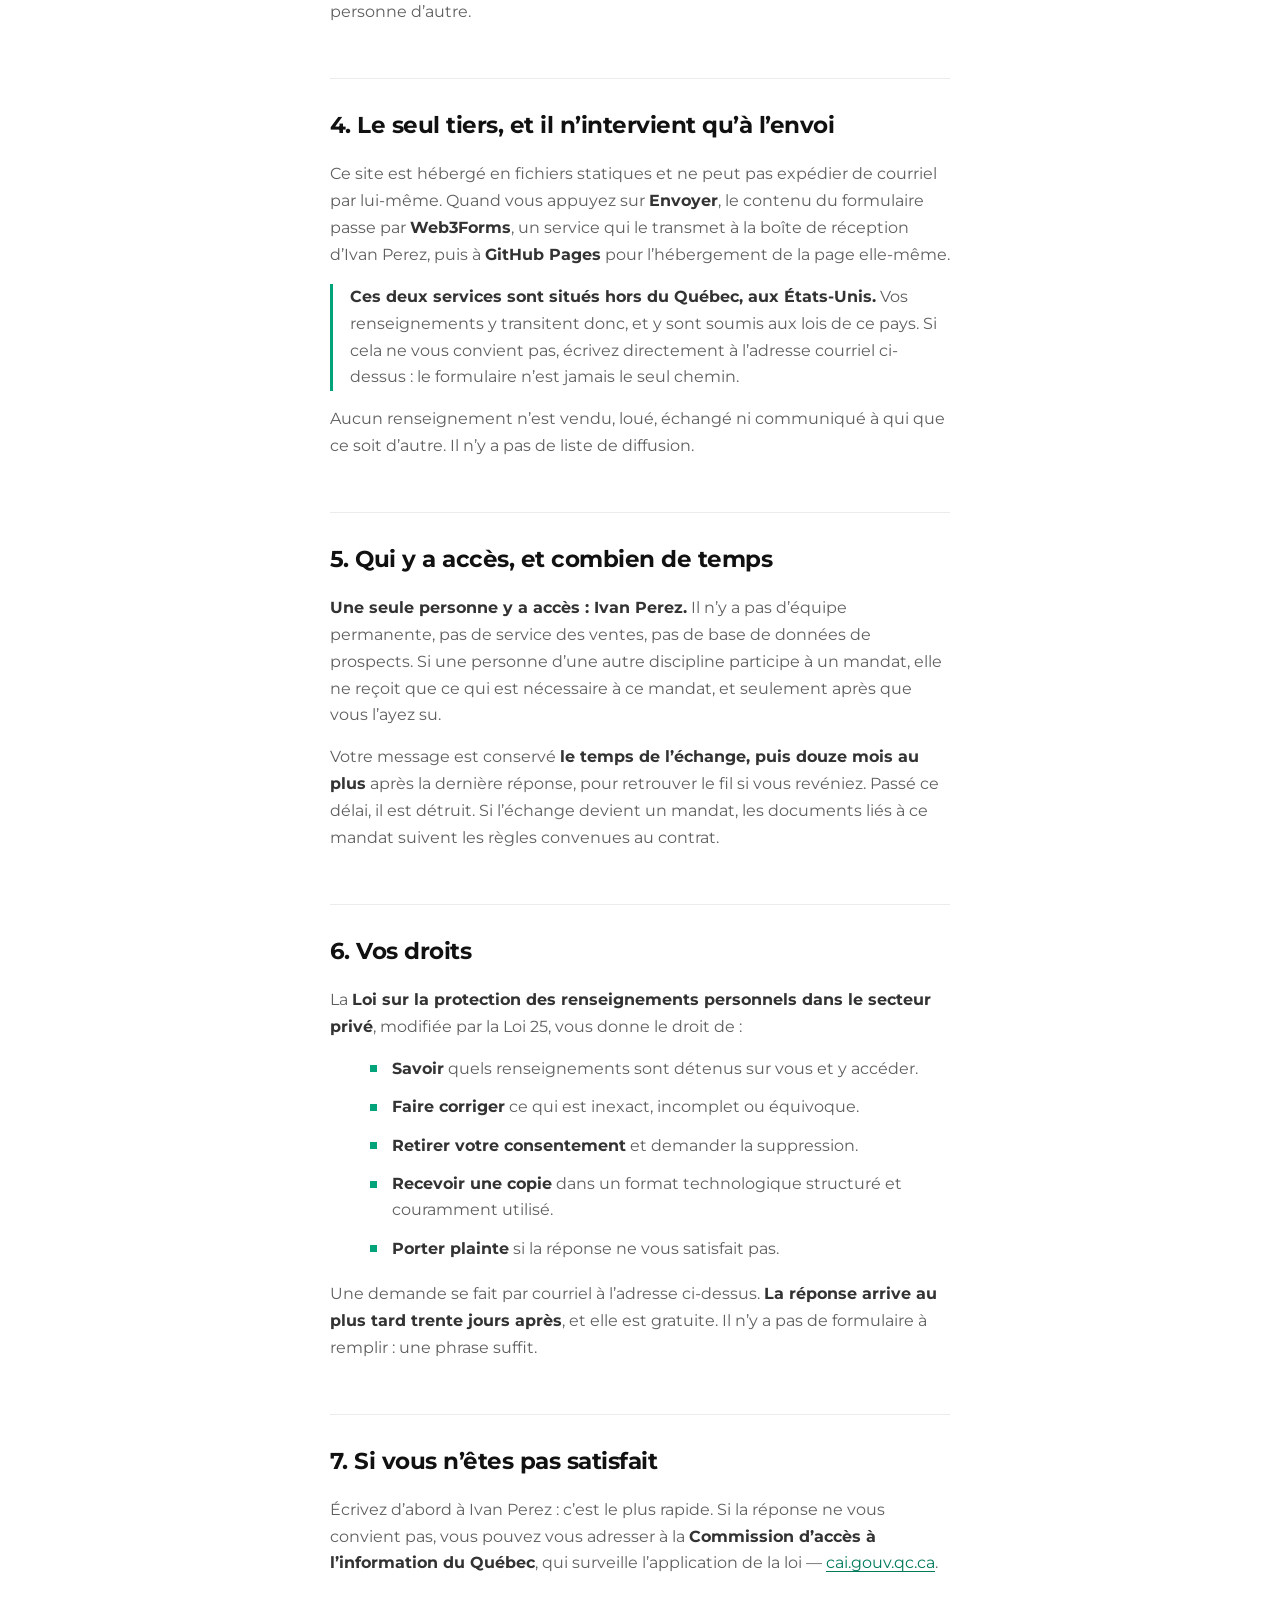
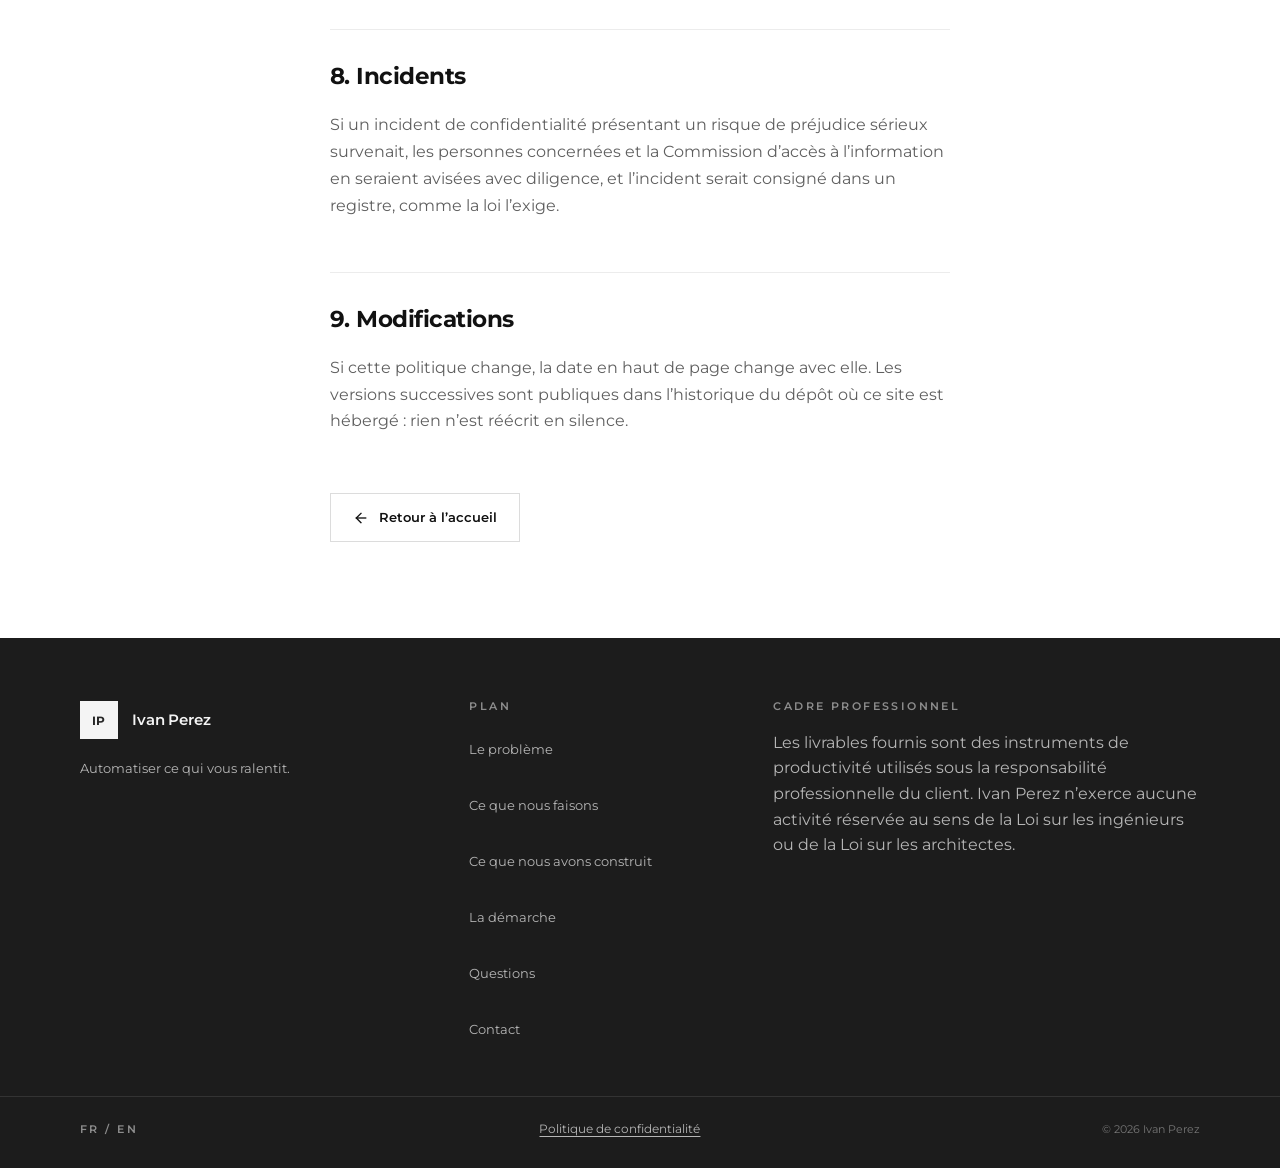
==== commit c6ab8a30: "Le lien vers la politique passe dans la barre du bas Il était le septième élément de la colonne Plan" ====
--- a/politique-confidentialite.html
+++ b/politique-confidentialite.html
@@ -7,7 +7,7 @@
 <meta name="description" content="Ce que ce site recueille, pourquoi, combien de temps, et à qui écrire pour y accéder ou le faire effacer. Loi 25 (Québec). FR/EN.">
 <meta name="author" content="Ivan Perez">
 <meta name="robots" content="index, follow">
-<link rel="stylesheet" href="css/styles.css?v=2026-09-10">
+<link rel="stylesheet" href="css/styles.css?v=2026-09-10b">
 </head>
 <body>
 
@@ -217,7 +217,6 @@
       <a href="index.html#demarche"><span lang="fr">La d&eacute;marche</span><span lang="en">How it works</span></a>
       <a href="index.html#questions"><span lang="fr">Questions</span><span lang="en">Questions</span></a>
       <a href="index.html#contact"><span lang="fr">Contact</span><span lang="en">Contact</span></a>
-      <a href="politique-confidentialite.html"><span lang="fr">Confidentialit&eacute;</span><span lang="en">Privacy</span></a>
     </nav>
     <div class="foot__legal">
       <p class="eyebrow eyebrow--dark"><span lang="fr">Cadre professionnel</span><span lang="en">Professional framework</span></p>
@@ -227,6 +226,9 @@
   </div>
   <div class="wrap foot__bar">
     <p class="eyebrow eyebrow--dark">FR / EN</p>
+    <a class="foot__privacy" href="politique-confidentialite.html">
+      <span lang="fr">Politique de confidentialit&eacute;</span><span lang="en">Privacy policy</span>
+    </a>
     <p>&copy; <span id="year">2026</span> Ivan Perez</p>
   </div>
 </footer>
@@ -235,6 +237,6 @@
   <svg class="ico" aria-hidden="true"><use href="#i-arrow-up"></use></svg>
 </button>
 
-<script src="js/main.js?v=2026-09-10"></script>
+<script src="js/main.js?v=2026-09-10b"></script>
 </body>
 </html>
--- a/css/styles.css
+++ b/css/styles.css
@@ -555,6 +555,8 @@
   border-top: 1px solid #333; margin-top: 44px; padding-top: 22px;
 }
 .foot__bar p:last-child { font-size: 11px; color: #767676; }
+.foot__privacy { font-size: 12px; color: var(--text-dark); text-decoration: underline; text-underline-offset: 3px; }
+.foot__privacy:hover { color: var(--paper-mute); }
 
 /* ---------------------------------------------------------------- to top */
 
